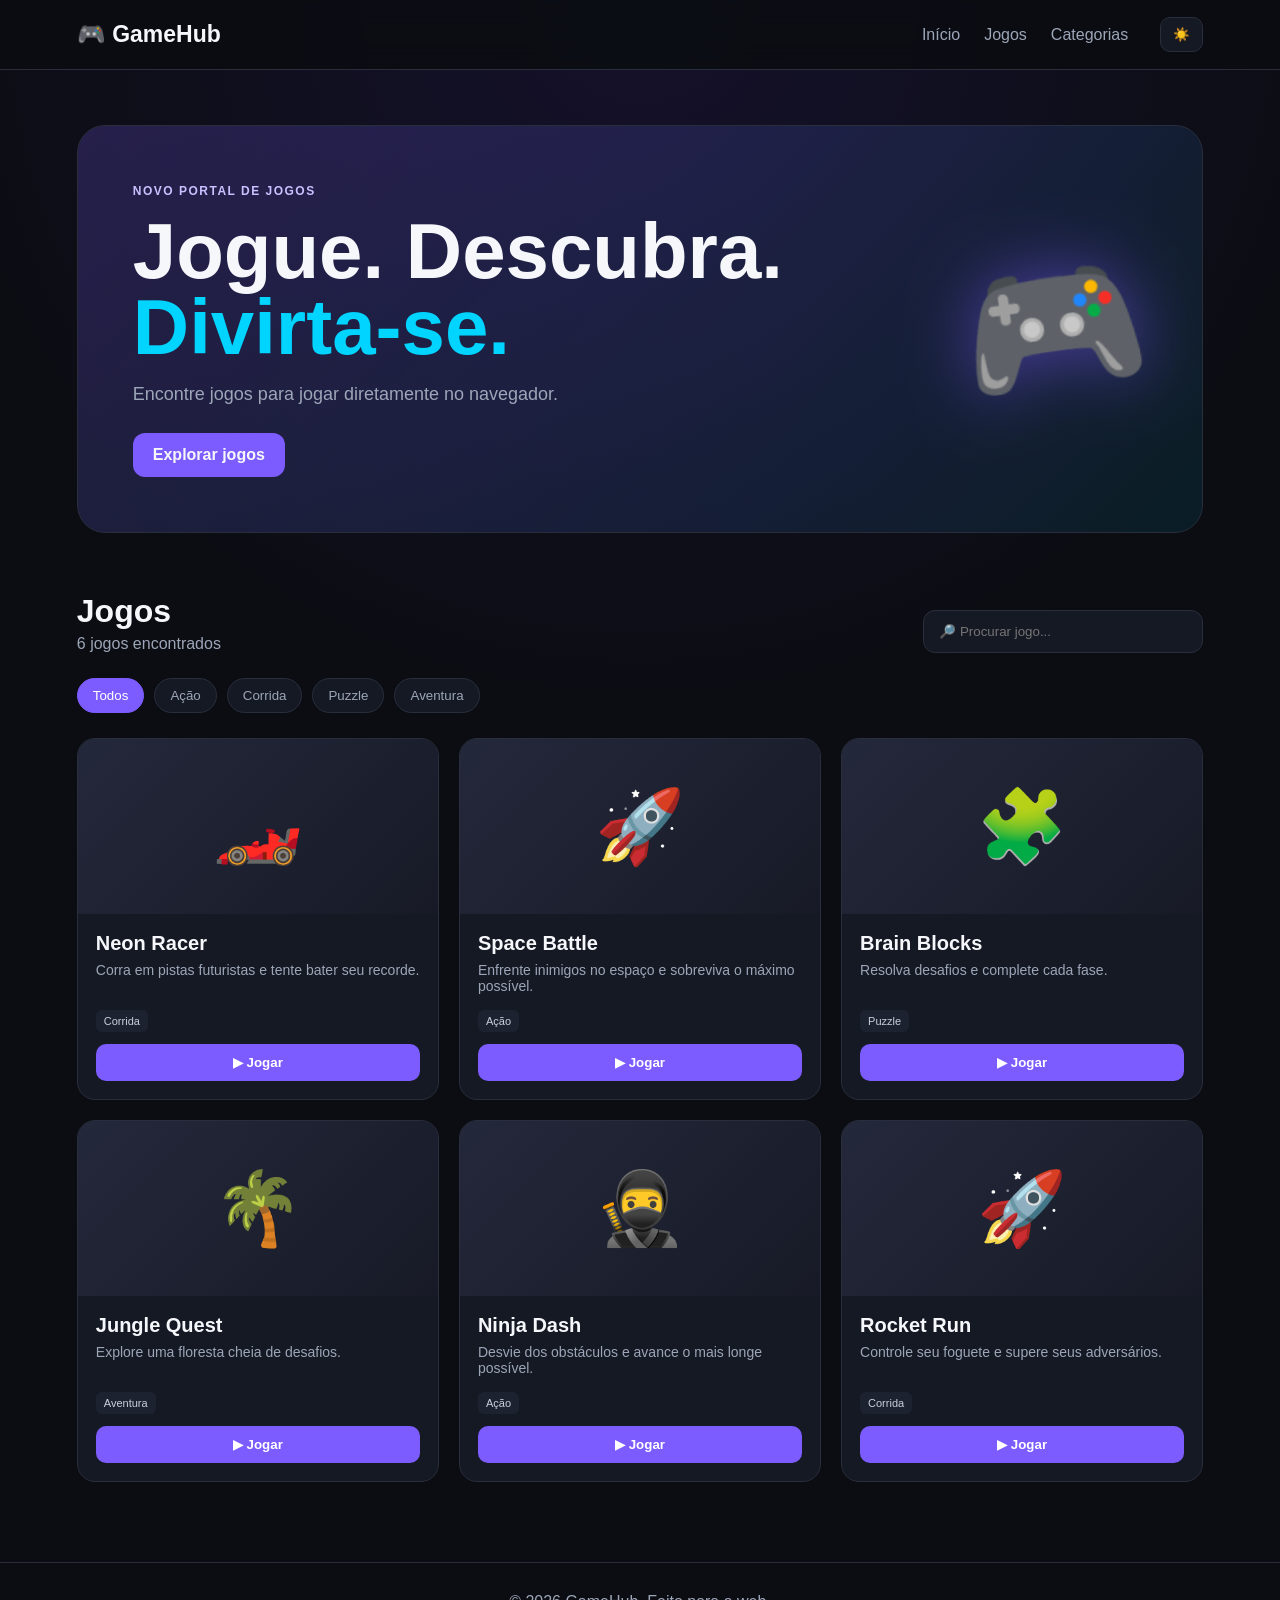
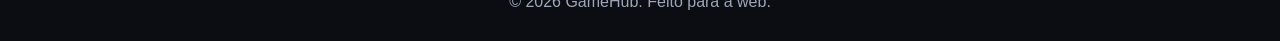
==== index.html @ 008254ea "Add files via upload" ====
<!DOCTYPE html>
<html lang="pt-BR">
<head>
<meta charset="UTF-8">
<meta name="viewport" content="width=device-width, initial-scale=1.0">
<meta name="description" content="GameHub - jogos online gratuitos.">
<title>GameHub - Jogos Online</title>
<link rel="stylesheet" href="style.css">
</head>
<body>
<header class="topbar">
<a class="logo" href="#">🎮 GameHub</a>
<nav><a href="#inicio">Início</a><a href="#jogos">Jogos</a><a href="#categorias">Categorias</a></nav>
<button id="themeBtn" class="icon-btn">☀️</button>
</header>
<main>
<section id="inicio" class="hero">
<div><span class="badge">NOVO PORTAL DE JOGOS</span>
<h1>Jogue. Descubra.<br><span>Divirta-se.</span></h1>
<p>Encontre jogos para jogar diretamente no navegador.</p>
<a class="primary-btn" href="#jogos">Explorar jogos</a></div>
<div class="hero-art">🎮</div>
</section>
<section id="jogos" class="section">
<div class="section-head"><div><h2>Jogos</h2><p id="resultCount"></p></div>
<input id="search" class="search" type="search" placeholder="🔎 Procurar jogo..."></div>
<div id="categorias" class="filters">
<button class="filter active" data-category="Todos">Todos</button>
<button class="filter" data-category="Ação">Ação</button>
<button class="filter" data-category="Corrida">Corrida</button>
<button class="filter" data-category="Puzzle">Puzzle</button>
<button class="filter" data-category="Aventura">Aventura</button>
</div>
<div id="gameGrid" class="game-grid"></div>
<div id="empty" class="empty hidden">Nenhum jogo encontrado.</div>
</section>
</main>
<footer><p>© 2026 GameHub. Feito para a web.</p></footer>
<script src="script.js"></script>
</body>
</html>
---- style.css ----
*{box-sizing:border-box;margin:0;padding:0}
:root{--bg:#0b0d12;--card:#151923;--card2:#1d2230;--text:#f5f7fb;--muted:#9da6b8;--accent:#7c5cff;--accent2:#00d4ff;--border:#282e3c}
body{font-family:Arial,Helvetica,sans-serif;background:radial-gradient(circle at top,#15112b 0,var(--bg) 42%);color:var(--text);min-height:100vh}
a{color:inherit;text-decoration:none}.topbar{position:sticky;top:0;z-index:10;height:70px;display:flex;align-items:center;gap:32px;padding:0 6%;background:rgba(11,13,18,.88);backdrop-filter:blur(14px);border-bottom:1px solid var(--border)}
.logo{font-size:23px;font-weight:800;margin-right:auto}nav{display:flex;gap:24px;color:var(--muted)}nav a:hover{color:var(--text)}
.icon-btn{background:var(--card);border:1px solid var(--border);border-radius:10px;padding:9px 12px;cursor:pointer}
.hero{width:88%;max-width:1200px;margin:55px auto 20px;min-height:390px;display:flex;align-items:center;justify-content:space-between;padding:55px;border:1px solid var(--border);border-radius:28px;background:linear-gradient(135deg,rgba(124,92,255,.22),rgba(0,212,255,.08));overflow:hidden}
.badge{color:#c9c0ff;font-size:12px;font-weight:800;letter-spacing:1.5px}h1{font-size:clamp(42px,7vw,78px);line-height:.98;margin:14px 0 18px}h1 span{color:var(--accent2)}
.hero p{color:var(--muted);font-size:18px;max-width:550px;margin-bottom:28px}.primary-btn{display:inline-block;padding:13px 20px;border-radius:12px;background:var(--accent);font-weight:800}
.hero-art{font-size:150px;filter:drop-shadow(0 0 35px rgba(124,92,255,.55));transform:rotate(-8deg)}
.section{width:88%;max-width:1200px;margin:60px auto}.section-head{display:flex;align-items:end;justify-content:space-between;gap:20px}
h2{font-size:32px}.section-head p{color:var(--muted);margin-top:5px}.search{width:280px;background:var(--card);color:var(--text);border:1px solid var(--border);border-radius:12px;padding:13px 15px;outline:none}
.filters{display:flex;flex-wrap:wrap;gap:10px;margin:25px 0}.filter{color:var(--muted);background:var(--card);border:1px solid var(--border);border-radius:999px;padding:9px 15px;cursor:pointer}
.filter.active,.filter:hover{background:var(--accent);color:white;border-color:var(--accent)}.game-grid{display:grid;grid-template-columns:repeat(3,1fr);gap:20px}
.game-card{background:var(--card);border:1px solid var(--border);border-radius:18px;overflow:hidden;transition:.2s}.game-card:hover{transform:translateY(-5px);border-color:#464d61}
.game-cover{height:175px;display:grid;place-items:center;font-size:72px;background:linear-gradient(135deg,#24283b,#171a26)}
.game-info{padding:18px}.game-info h3{font-size:20px;margin-bottom:7px}.game-info p{color:var(--muted);font-size:14px;min-height:36px}
.tag{display:inline-block;font-size:11px;margin:12px 0;padding:5px 8px;border-radius:6px;background:var(--card2);color:#c8d0df}.play{width:100%;border:0;border-radius:10px;padding:11px;background:var(--accent);color:white;font-weight:800;cursor:pointer}
.empty{text-align:center;padding:60px;color:var(--muted)}.hidden{display:none}footer{border-top:1px solid var(--border);padding:30px 6%;color:var(--muted);text-align:center;margin-top:80px}
body.light{--bg:#f4f6fa;--card:#fff;--card2:#eef1f6;--text:#151821;--muted:#667085;--border:#dce1ea;background:#f4f6fa}
@media(max-width:850px){nav{display:none}.hero{padding:35px 25px}.hero-art{font-size:100px}.game-grid{grid-template-columns:repeat(2,1fr)}}
@media(max-width:560px){.hero{margin-top:25px}.hero-art{display:none}.section-head{align-items:stretch;flex-direction:column}.search{width:100%}.game-grid{grid-template-columns:1fr}}
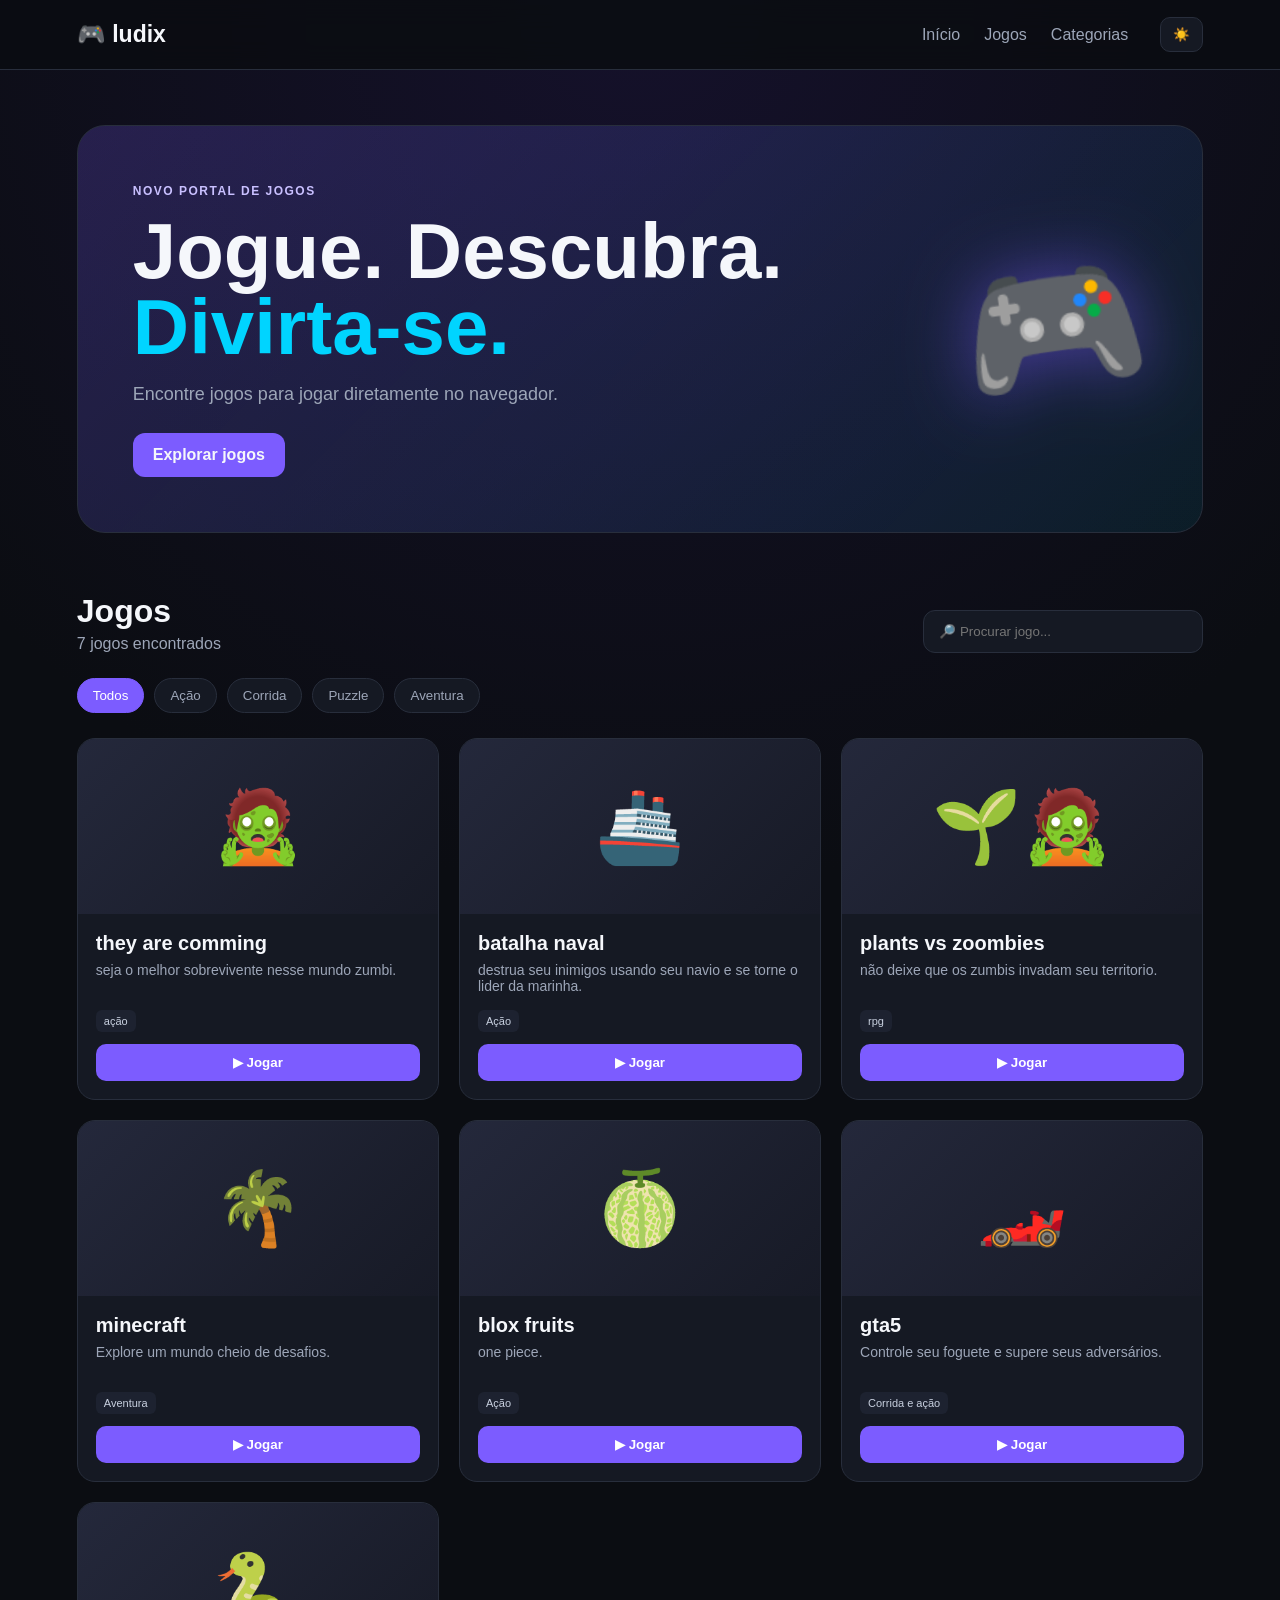
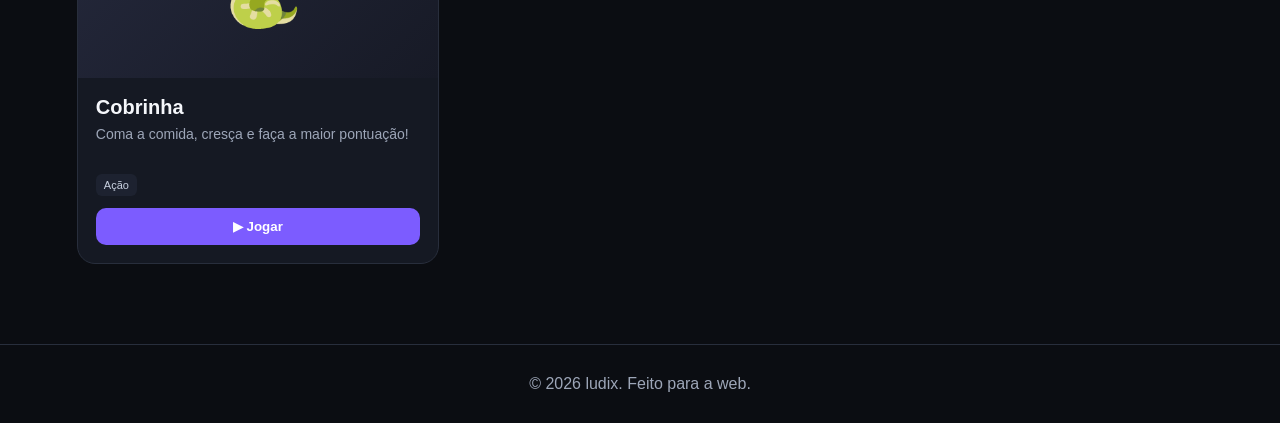
==== commit 0eb9e350: "Update index.html" ====
--- a/index.html
+++ b/index.html
@@ -3,13 +3,13 @@
 <head>
 <meta charset="UTF-8">
 <meta name="viewport" content="width=device-width, initial-scale=1.0">
-<meta name="description" content="GameHub - jogos online gratuitos.">
-<title>GameHub - Jogos Online</title>
+<meta name="description" content="ludix - jogos online gratuitos.">
+<title>ludix - Jogos Online</title>
 <link rel="stylesheet" href="style.css">
 </head>
 <body>
 <header class="topbar">
-<a class="logo" href="#">🎮 GameHub</a>
+<a class="logo" href="#">🎮 ludix</a>
 <nav><a href="#inicio">Início</a><a href="#jogos">Jogos</a><a href="#categorias">Categorias</a></nav>
 <button id="themeBtn" class="icon-btn">☀️</button>
 </header>
@@ -35,7 +35,7 @@
 <div id="empty" class="empty hidden">Nenhum jogo encontrado.</div>
 </section>
 </main>
-<footer><p>© 2026 GameHub. Feito para a web.</p></footer>
+<footer><p>© 2026 ludix. Feito para a web.</p></footer>
 <script src="script.js"></script>
 </body>
-</html>+</html>
